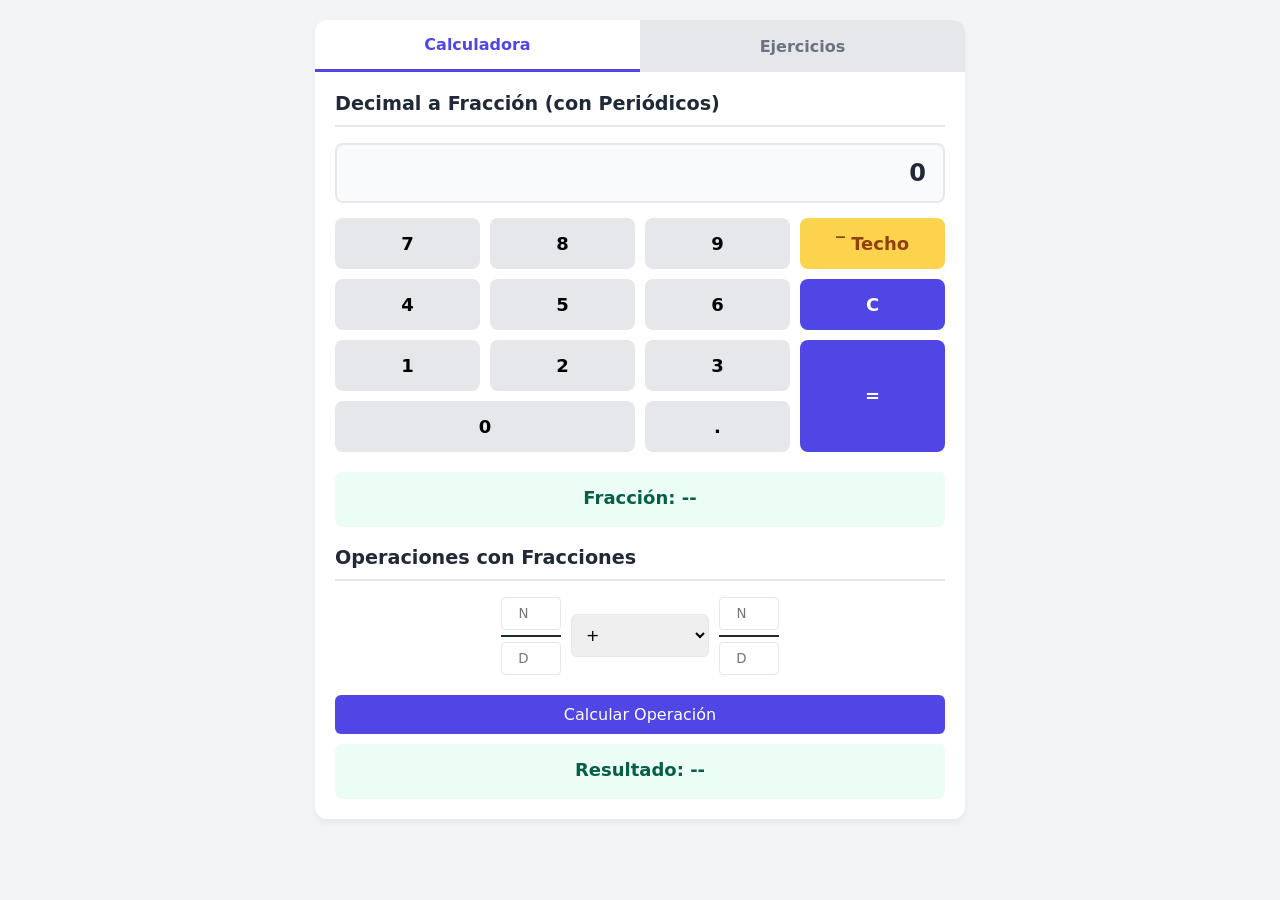
==== index.html @ df300ad1 "Create index.html" ====
<!DOCTYPE html>
<html lang="es">
<head>
    <meta charset="UTF-8">
    <meta name="viewport" content="width=device-width, initial-scale=1.0">
    <title>Calculadora y Práctica de Fracciones</title>
    <style>
        :root {
            --primary: #4F46E5;
            --primary-hover: #4338CA;
            --bg-color: #F3F4F6;
            --card-bg: #FFFFFF;
            --text-main: #1F2937;
            --text-muted: #6B7280;
            --border-color: #E5E7EB;
        }

        * {
            box-sizing: border-box;
            font-family: 'Segoe UI', system-ui, sans-serif;
        }

        body {
            background-color: var(--bg-color);
            color: var(--text-main);
            margin: 0;
            padding: 20px;
            display: flex;
            justify-content: center;
        }

        .container {
            max-width: 650px;
            width: 100%;
            background: var(--card-bg);
            border-radius: 12px;
            box-shadow: 0 4px 6px rgba(0, 0, 0, 0.05);
            overflow: hidden;
        }

        .tabs {
            display: flex;
            background: var(--border-color);
        }

        .tab-btn {
            flex: 1;
            padding: 15px;
            border: none;
            background: transparent;
            font-size: 16px;
            font-weight: 600;
            color: var(--text-muted);
            cursor: pointer;
            transition: 0.3s;
        }

        .tab-btn.active {
            background: var(--card-bg);
            color: var(--primary);
            border-bottom: 3px solid var(--primary);
        }

        .tab-content {
            display: none;
            padding: 20px;
        }

        .tab-content.active {
            display: block;
        }

        h2 {
            font-size: 1.2rem;
            margin-top: 0;
            color: var(--text-main);
            border-bottom: 2px solid var(--border-color);
            padding-bottom: 10px;
        }

        /* Pantalla y Teclado */
        .display-screen {
            width: 100%;
            height: 60px;
            background: #f9fafb;
            border: 2px solid var(--border-color);
            border-radius: 8px;
            margin-bottom: 15px;
            display: flex;
            align-items: center;
            justify-content: flex-end;
            padding: 0 15px;
            font-size: 24px;
            font-weight: bold;
            letter-spacing: 2px;
        }

        .periodic {
            text-decoration: overline;
            color: var(--primary);
        }

        .keyboard {
            display: grid;
            grid-template-columns: repeat(4, 1fr);
            gap: 10px;
            margin-bottom: 20px;
        }

        .key {
            padding: 15px;
            font-size: 18px;
            font-weight: bold;
            border: none;
            border-radius: 8px;
            background: #E5E7EB;
            cursor: pointer;
            transition: 0.2s;
        }

        .key:hover { background: #D1D5DB; }
        .key.action { background: var(--primary); color: white; }
        .key.action:hover { background: var(--primary-hover); }
        .key.special { background: #FCD34D; color: #92400E; }

        /* Operaciones Grid */
        .op-grid {
            display: flex;
            align-items: center;
            gap: 10px;
            margin-bottom: 20px;
            justify-content: center;
            flex-wrap: wrap;
        }

        .fraction-input {
            display: flex;
            flex-direction: column;
            width: 60px;
            gap: 5px;
        }

        .fraction-input input {
            width: 100%;
            text-align: center;
            padding: 8px;
            border: 1px solid var(--border-color);
            border-radius: 4px;
        }

        .fraction-line {
            height: 2px;
            background: var(--text-main);
            width: 100%;
        }

        select, button.calc-btn {
            padding: 10px;
            font-size: 16px;
            border-radius: 6px;
            border: 1px solid var(--border-color);
        }

        button.calc-btn {
            background: var(--primary);
            color: white;
            cursor: pointer;
            border: none;
            width: 100%;
        }

        .result-box {
            padding: 15px;
            background: #ECFDF5;
            color: #065F46;
            border-radius: 8px;
            text-align: center;
            font-size: 18px;
            font-weight: bold;
            min-height: 55px;
            margin-top: 10px;
        }

        /* Ejercicios */
        .exercise-controls {
            display: flex;
            gap: 10px;
            margin-bottom: 20px;
        }
        
        .exercise-controls select {
            flex: 1;
        }

        .exercise-box {
            text-align: center;
            margin-bottom: 20px;
            font-size: 20px;
            font-weight: bold;
            background: #F9FAFB;
            padding: 15px;
            border-radius: 8px;
            border: 1px dashed var(--primary);
        }
        
        .feedback {
            text-align: center;
            margin-top: 10px;
            font-weight: bold;
        }
    </style>
</head>
<body>

<div class="container">
    <div class="tabs">
        <button class="tab-btn active" onclick="switchTab('calculadora')">Calculadora</button>
        <button class="tab-btn" onclick="switchTab('ejercicios')">Ejercicios</button>
    </div>

    <!-- PESTAÑA: CALCULADORA -->
    <div id="calculadora" class="tab-content active">
        
        <h2>Decimal a Fracción (con Periódicos)</h2>
        <div class="display-screen" id="decDisplay">0</div>
        
        <div class="keyboard">
            <button class="key" onclick="typeKey('7')">7</button>
            <button class="key" onclick="typeKey('8')">8</button>
            <button class="key" onclick="typeKey('9')">9</button>
            <button class="key special" onclick="typeKey('periodo')" title="Iniciar Período (Techito)">‾ Techo</button>
            
            <button class="key" onclick="typeKey('4')">4</button>
            <button class="key" onclick="typeKey('5')">5</button>
            <button class="key" onclick="typeKey('6')">6</button>
            <button class="key action" onclick="clearDec()">C</button>

            <button class="key" onclick="typeKey('1')">1</button>
            <button class="key" onclick="typeKey('2')">2</button>
            <button class="key" onclick="typeKey('3')">3</button>
            <button class="key action" onclick="convertirDecimal()" style="grid-row: span 2;">=</button>

            <button class="key" onclick="typeKey('0')" style="grid-column: span 2;">0</button>
            <button class="key" onclick="typeKey('.')">.</button>
        </div>
        <div class="result-box" id="decResult">Fracción: --</div>

        <br>
        <h2>Operaciones con Fracciones</h2>
        <div class="op-grid">
            <div class="fraction-input">
                <input type="number" id="num1" placeholder="N">
                <div class="fraction-line"></div>
                <input type="number" id="den1" placeholder="D">
            </div>
            
            <select id="operador" onchange="checkSpecialOps()">
                <option value="+">+</option>
                <option value="-">-</option>
                <option value="*">x</option>
                <option value="/">÷</option>
                <option value="^">Potencia (n)</option>
                <option value="root">Raíz (√)</option>
            </select>

            <div class="fraction-input" id="frac2-container">
                <input type="number" id="num2" placeholder="N">
                <div class="fraction-line"></div>
                <input type="number" id="den2" placeholder="D">
            </div>
        </div>
        <button class="calc-btn" onclick="calcularFracciones()">Calcular Operación</button>
        <div class="result-box" id="fracResult">Resultado: --</div>

    </div>

    <!-- PESTAÑA: EJERCICIOS -->
    <div id="ejercicios" class="tab-content">
        <h2>Práctica Interactiva</h2>
        
        <div class="exercise-controls">
            <select id="tipoModalidad">
                <option value="simples">Operaciones Simples</option>
                <option value="combinados">Ejercicios Combinados (4 términos)</option>
            </select>
            <button class="calc-btn" onclick="generarEjercicio()">Generar</button>
        </div>
        
        <div class="exercise-box" id="exerciseDisplay">Presiona "Generar" para empezar</div>
        
        <div class="op-grid" id="answerArea" style="display:none;">
            <span>Tu respuesta:</span>
            <div class="fraction-input">
                <input type="number" id="ansNum" placeholder="N">
                <div class="fraction-line"></div>
                <input type="number" id="ansDen" placeholder="D">
            </div>
            <button class="calc-btn" style="width: auto;" onclick="verificarRespuesta()">Comprobar</button>
        </div>
        <div class="feedback" id="feedbackMsg"></div>
    </div>
</div>

<script>
    // --- FUNCIONES MATEMÁTICAS GLOBALES ---
    function gcd(a, b) {
        a = Math.abs(a);
        b = Math.abs(b);
        return b === 0 ? a : gcd(b, a % b);
    }

    function simplificarFrac(n, d) {
        let divisor = gcd(n, d);
        let num = n / divisor;
        let den = d / divisor;
        if (den < 0) { num *= -1; den *= -1; }
        return { n: num, d: den };
    }

    // --- LÓGICA DE TABS ---
    function switchTab(tabId) {
        document.querySelectorAll('.tab-content').forEach(tab => tab.classList.remove('active'));
        document.querySelectorAll('.tab-btn').forEach(btn => btn.classList.remove('active'));
        document.getElementById(tabId).classList.add('active');
        event.currentTarget.classList.add('active');
    }

    // --- LÓGICA DECIMAL A FRACCIÓN (CALCULADORA) ---
    let decNormal = "";
    let decPeriodico = "";
    let isPeriodic = false;

    function updateDecDisplay() {
        const display = document.getElementById('decDisplay');
        if (decNormal === "" && decPeriodico === "") {
            display.innerHTML = "0";
            return;
        }
        let html = decNormal;
        if (decPeriodico !== "") {
            html += `<span class="periodic">${decPeriodico}</span>`;
        } else if (isPeriodic) {
            html += `<span class="periodic">_</span>`;
        }
        display.innerHTML = html;
    }

    function typeKey(key) {
        if (key === 'periodo') {
            if (!decNormal.includes('.')) decNormal += '.'; 
            isPeriodic = true;
        } else if (key === '.') {
            if (!decNormal.includes('.')) decNormal += '.';
        } else {
            if (isPeriodic) decPeriodico += key;
            else decNormal += key;
        }
        updateDecDisplay();
    }

    function clearDec() {
        decNormal = "";
        decPeriodico = "";
        isPeriodic = false;
        document.getElementById('decResult').innerText = "Fracción: --";
        updateDecDisplay();
    }

    function convertirDecimal() {
        if (decNormal === "" && decPeriodico === "") return;
        
        let numStr = decNormal || "0";
        let perStr = decPeriodico;
        let partes = numStr.split('.');
        let entero = partes[0] || "0";
        let noPeriodico = partes[1] || "";
        let numerador, denominador;

        if (perStr === "") {
            let decimalLength = noPeriodico.length;
            numerador = parseInt(entero + noPeriodico);
            denominador = Math.pow(10, decimalLength);
        } else {
            let numCompleto = parseInt(entero + noPeriodico + perStr);
            let numSinPeriodo = parseInt(entero + noPeriodico);
            numerador = numCompleto - numSinPeriodo;
            let nueves = "9".repeat(perStr.length);
            let ceros = "0".repeat(noPeriodico.length);
            denominador = parseInt(nueves + ceros);
        }

        if (numerador === 0) {
            document.getElementById('decResult').innerText = "Fracción: 0";
            return;
        }

        let frac = simplificarFrac(numerador, denominador);
        document.getElementById('decResult').innerText = `Fracción: ${frac.n} / ${frac.d}`;
    }

    // --- LÓGICA OPERACIONES FRACCIONES (CALCULADORA) ---
    function checkSpecialOps() {
        const op = document.getElementById('operador').value;
        const frac2 = document.getElementById('frac2-container');
        if (op === 'root') {
            frac2.style.display = 'none';
        } else if (op === '^') {
            frac2.style.display = 'flex';
            document.getElementById('den2').style.display = 'none';
            document.getElementById('num2').placeholder = "Exp";
        } else {
            frac2.style.display = 'flex';
            document.getElementById('den2').style.display = 'block';
            document.getElementById('num2').placeholder = "N";
        }
    }

    function calcularFracciones() {
        let n1 = parseInt(document.getElementById('num1').value);
        let d1 = parseInt(document.getElementById('den1').value);
        let op = document.getElementById('operador').value;
        let n2 = parseInt(document.getElementById('num2').value) || 1;
        let d2 = parseInt(document.getElementById('den2').value) || 1;

        if (isNaN(n1) || isNaN(d1)) return;
        let numRes, denRes;

        switch (op) {
            case '+': numRes = (n1*d2) + (n2*d1); denRes = d1*d2; break;
            case '-': numRes = (n1*d2) - (n2*d1); denRes = d1*d2; break;
            case '*': numRes = n1 * n2; denRes = d1 * d2; break;
            case '/': numRes = n1 * d2; denRes = d1 * n2; break;
            case '^': 
                numRes = Math.pow(n1, n2); 
                denRes = Math.pow(d1, n2); 
                break;
            case 'root': 
                numRes = Math.sqrt(n1); 
                denRes = Math.sqrt(d1); 
                if(!Number.isInteger(numRes) || !Number.isInteger(denRes)) {
                    document.getElementById('fracResult').innerText = "Resultado: Raíz no exacta";
                    return;
                }
                break;
        }

        let frac = simplificarFrac(numRes, denRes);
        let textRes = frac.d === 1 ? frac.n : `${frac.n} / ${frac.d}`;
        document.getElementById('fracResult').innerText = `Resultado: ${textRes}`;
    }

    // --- MOTOR DE FRACCIONES PARA EJERCICIOS ---
    let currentAnswer = { n: 0, d: 1 };

    function sumarF(f1, f2) { return simplificarFrac((f1.n * f2.d) + (f2.n * f1.d), f1.d * f2.d); }
    function restarF(f1, f2) { return simplificarFrac((f1.n * f2.d) - (f2.n * f1.d), f1.d * f2.d); }
    function multF(f1, f2) { return simplificarFrac(f1.n * f2.n, f1.d * f2.d); }
    function divF(f1, f2) { return simplificarFrac(f1.n * f2.d, f1.d * f2.n); }
    
    function operarF(f1, f2, op) {
        if(op === '+') return sumarF(f1, f2);
        if(op === '-') return restarF(f1, f2);
        if(op === '*') return multF(f1, f2);
        if(op === '/') return divF(f1, f2);
    }

    function generarTerminoMixto() {
        let r = Math.random();
        if (r < 0.4) {
            // Fracción simple
            let n = Math.floor(Math.random() * 4) + 1;
            let d = Math.floor(Math.random() * 4) + 2;
            return { str: `${n}/${d}`, val: { n: n, d: d } };
        } else if (r < 0.7) {
            // Decimal exacto (convertible fácil)
            const decs = [
                { str: '0.5', val: {n: 1, d: 2} }, { str: '0.25', val: {n: 1, d: 4} },
                { str: '0.75', val: {n: 3, d: 4} }, { str: '1.5', val: {n: 3, d: 2} },
                { str: '0.2', val: {n: 1, d: 5} }
            ];
            return decs[Math.floor(Math.random() * decs.length)];
        } else {
            // Decimal periódico
            const pers = [
                { str: '0.<span class="periodic">3</span>', val: {n: 1, d: 3} },
                { str: '0.<span class="periodic">6</span>', val: {n: 2, d: 3} },
                { str: '1.<span class="periodic">3</span>', val: {n: 4, d: 3} },
                { str: '0.1<span class="periodic">6</span>', val: {n: 1, d: 6} }
            ];
            return pers[Math.floor(Math.random() * pers.length)];
        }
    }

    function generarEjercicio() {
        document.getElementById('answerArea').style.display = 'flex';
        document.getElementById('ansNum').value = '';
        document.getElementById('ansDen').value = '';
        document.getElementById('feedbackMsg').innerText = '';
        
        let modalidad = document.getElementById('tipoModalidad').value;
        let displayStr = "";

        if (modalidad === 'simples') {
            // Lógica anterior de ejercicios simples
            let tipos = ['dec-exacto', 'dec-periodico', 'suma', 'multiplicacion'];
            let tipo = tipos[Math.floor(Math.random() * tipos.length)];
            
            if (tipo === 'dec-exacto') {
                let t = generarTerminoMixto();
                while(t.str.includes('<span')) t = generarTerminoMixto(); // Forzar no periódico
                displayStr = `Convierte a fracción irreducible: ${t.str}`;
                currentAnswer = t.val;
            } 
            else if (tipo === 'dec-periodico') {
                let entero = Math.floor(Math.random() * 3);
                let periodo = Math.floor(Math.random() * 8) + 1;
                displayStr = `Convierte a fracción: ${entero}.<span class="periodic">${periodo}</span>`;
                let numerador = parseInt(`${entero}${periodo}`) - entero;
                currentAnswer = simplificarFrac(numerador, 9);
            }
            else {
                let t1 = generarTerminoMixto();
                let t2 = generarTerminoMixto();
                let op = tipo === 'suma' ? '+' : '*';
                let sym = op === '+' ? '+' : 'x';
                displayStr = `Resuelve: ${t1.str} ${sym} ${t2.str}`;
                currentAnswer = operarF(t1.val, t2.val, op);
            }
        } 
        else if (modalidad === 'combinados') {
            // Lógica nueva: 4 términos, mezcla de decimales, fracciones y operadores
            let t1 = generarTerminoMixto();
            let t2 = generarTerminoMixto();
            let t3 = generarTerminoMixto();
            let t4 = generarTerminoMixto();

            const ops = ['+', '-', '*', '/'];
            let op1 = ops[Math.floor(Math.random() * 4)];
            let op2 = ops[Math.floor(Math.random() * 2)]; // Mantenemos el centro sumando o restando para agrupar fácil
            let op3 = ops[Math.floor(Math.random() * 4)];

            // Prevenir divisiones por cero accidentales
            while(op1 === '/' && t2.val.n === 0) t2 = generarTerminoMixto();
            while(op3 === '/' && t4.val.n === 0) t4 = generarTerminoMixto();

            let valIzq = operarF(t1.val, t2.val, op1);
            let valDer = operarF(t3.val, t4.val, op3);
            currentAnswer = operarF(valIzq, valDer, op2);

            let s1 = op1 === '*' ? 'x' : (op1 === '/' ? '÷' : op1);
            let s2 = op2 === '*' ? 'x' : (op2 === '/' ? '÷' : op2);
            let s3 = op3 === '*' ? 'x' : (op3 === '/' ? '÷' : op3);

            // Generamos la vista con paréntesis para guiar la jerarquía visualmente
            displayStr = `Resuelve:<br> <br> ( ${t1.str} &nbsp;${s1}&nbsp; ${t2.str} ) &nbsp;&nbsp;${s2}&nbsp;&nbsp; ( ${t3.str} &nbsp;${s3}&nbsp; ${t4.str} )`;
        }
        
        document.getElementById('exerciseDisplay').innerHTML = displayStr;
    }

    function verificarRespuesta() {
        let uN = parseInt(document.getElementById('ansNum').value);
        let uD = parseInt(document.getElementById('ansDen').value) || 1;
        
        let msgBox = document.getElementById('feedbackMsg');
        
        // Manejar caso donde el usuario no ingresó nada
        if(isNaN(uN)) {
            msgBox.innerHTML = "Por favor, ingresa un número. ⚠️";
            msgBox.style.color = "#D97706";
            return;
        }

        // Manejar negativos: si ingresa -1/2, es válido como 1/-2
        let ansUsuario = simplificarFrac(uN, uD);

        if (ansUsuario.n === currentAnswer.n && ansUsuario.d === currentAnswer.d) {
            msgBox.innerHTML = "¡Excelente! Respuesta correcta. ✅";
            msgBox.style.color = "green";
        } else {
            let correctStr = currentAnswer.d === 1 ? currentAnswer.n : `${currentAnswer.n}/${currentAnswer.d}`;
            msgBox.innerHTML = `Sigue intentando. (La respuesta irreducible es ${correctStr}) ❌`;
            msgBox.style.color = "red";
        }
    }
</script>
</body>
</html>
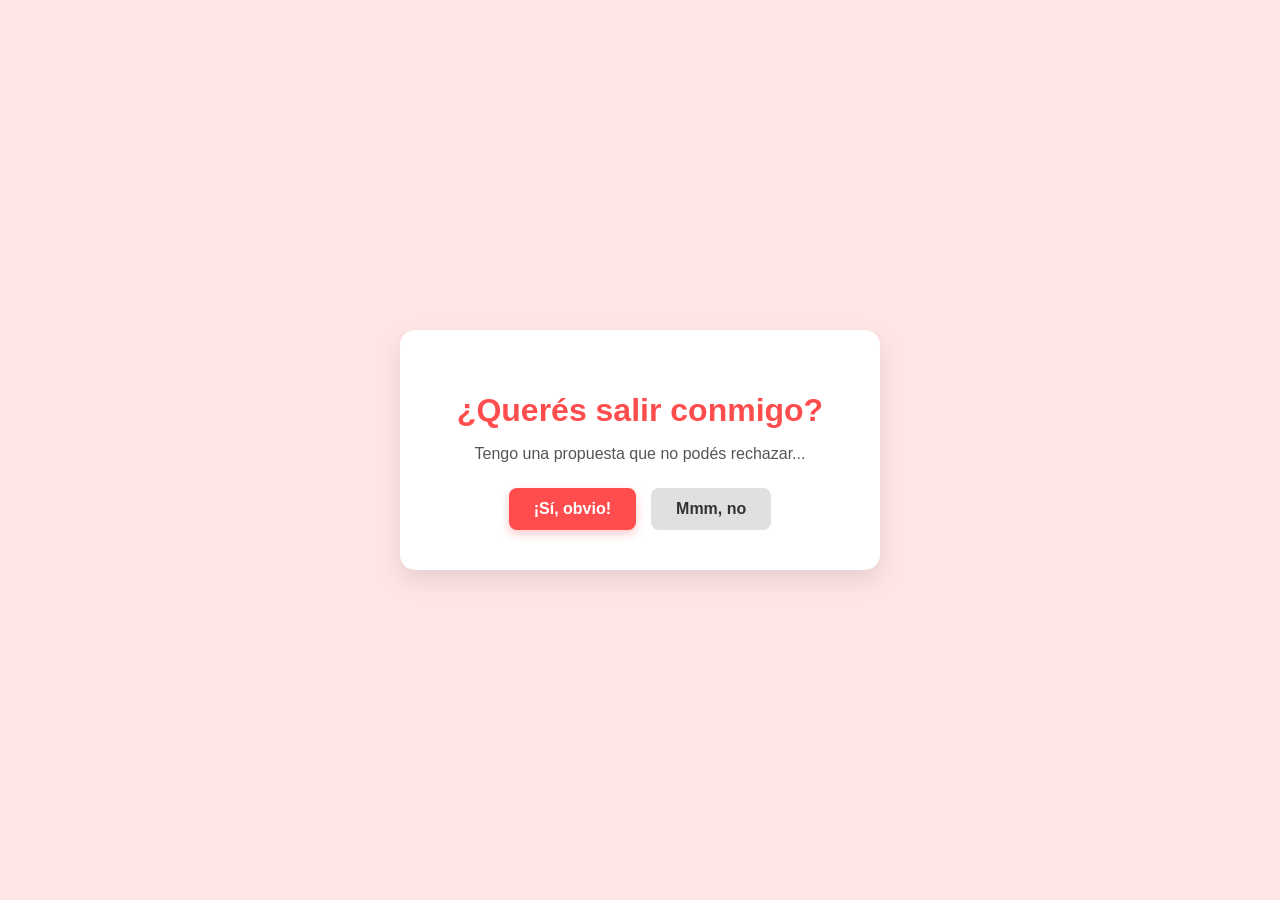
==== commit e2222931: "Update index.html" ====
--- a/index.html
+++ b/index.html
@@ -3,586 +3,167 @@
 <head>
     <meta charset="UTF-8">
     <meta name="viewport" content="width=device-width, initial-scale=1.0">
-    <title>Calculadora y Práctica de Fracciones</title>
+    <title>Una pregunta importante...</title>
     <style>
-        :root {
-            --primary: #4F46E5;
-            --primary-hover: #4338CA;
-            --bg-color: #F3F4F6;
-            --card-bg: #FFFFFF;
-            --text-main: #1F2937;
-            --text-muted: #6B7280;
-            --border-color: #E5E7EB;
+        body { 
+            font-family: 'Segoe UI', Tahoma, Geneva, Verdana, sans-serif; 
+            display: flex; 
+            justify-content: center; 
+            align-items: center; 
+            height: 100vh; 
+            background-color: #ffe6e6; 
+            margin: 0; 
+            overflow: hidden; 
         }
-
-        * {
-            box-sizing: border-box;
-            font-family: 'Segoe UI', system-ui, sans-serif;
+        .card { 
+            background: white; 
+            padding: 2.5rem; 
+            border-radius: 15px; 
+            box-shadow: 0 10px 25px rgba(0,0,0,0.1); 
+            text-align: center; 
+            max-width: 400px; 
+            width: 90%; 
+            z-index: 10; 
         }
-
-        body {
-            background-color: var(--bg-color);
-            color: var(--text-main);
-            margin: 0;
-            padding: 20px;
+        h1 { color: #ff4d4d; margin-bottom: 10px; }
+        p { color: #555; margin-bottom: 25px; }
+        .btn-container {
             display: flex;
             justify-content: center;
+            gap: 15px;
         }
-
-        .container {
-            max-width: 650px;
-            width: 100%;
-            background: var(--card-bg);
-            border-radius: 12px;
-            box-shadow: 0 4px 6px rgba(0, 0, 0, 0.05);
-            overflow: hidden;
+        .btn { 
+            padding: 12px 25px; 
+            font-size: 16px; 
+            font-weight: bold;
+            border: none; 
+            border-radius: 8px; 
+            cursor: pointer; 
+            transition: 0.2s; 
         }
-
-        .tabs {
-            display: flex;
-            background: var(--border-color);
+        .btn-yes { 
+            background-color: #ff4d4d; 
+            color: white; 
+            box-shadow: 0 4px 10px rgba(255, 77, 77, 0.3);
         }
-
-        .tab-btn {
-            flex: 1;
-            padding: 15px;
-            border: none;
-            background: transparent;
-            font-size: 16px;
-            font-weight: 600;
-            color: var(--text-muted);
-            cursor: pointer;
-            transition: 0.3s;
+        .btn-yes:hover { 
+            background-color: #ff3333; 
+            transform: scale(1.05); 
         }
-
-        .tab-btn.active {
-            background: var(--card-bg);
-            color: var(--primary);
-            border-bottom: 3px solid var(--primary);
+        .btn-no { 
+            background-color: #e0e0e0; 
+            color: #333; 
+            position: relative; 
         }
-
-        .tab-content {
-            display: none;
-            padding: 20px;
+        #step2 { display: none; }
+        .form-group { 
+            margin-bottom: 15px; 
+            text-align: left; 
         }
-
-        .tab-content.active {
-            display: block;
+        label { 
+            display: block; 
+            margin-bottom: 5px; 
+            color: #555; 
+            font-weight: 600; 
+            font-size: 14px;
         }
-
-        h2 {
-            font-size: 1.2rem;
-            margin-top: 0;
-            color: var(--text-main);
-            border-bottom: 2px solid var(--border-color);
-            padding-bottom: 10px;
+        input, select { 
+            width: 100%; 
+            padding: 10px; 
+            border: 1px solid #ddd; 
+            border-radius: 8px; 
+            box-sizing: border-box; 
+            font-family: inherit;
         }
-
-        /* Pantalla y Teclado */
-        .display-screen {
-            width: 100%;
-            height: 60px;
-            background: #f9fafb;
-            border: 2px solid var(--border-color);
-            border-radius: 8px;
-            margin-bottom: 15px;
-            display: flex;
-            align-items: center;
-            justify-content: flex-end;
-            padding: 0 15px;
-            font-size: 24px;
-            font-weight: bold;
-            letter-spacing: 2px;
-        }
-
-        .periodic {
-            text-decoration: overline;
-            color: var(--primary);
-        }
-
-        .keyboard {
-            display: grid;
-            grid-template-columns: repeat(4, 1fr);
-            gap: 10px;
-            margin-bottom: 20px;
-        }
-
-        .key {
-            padding: 15px;
-            font-size: 18px;
-            font-weight: bold;
-            border: none;
-            border-radius: 8px;
-            background: #E5E7EB;
-            cursor: pointer;
-            transition: 0.2s;
-        }
-
-        .key:hover { background: #D1D5DB; }
-        .key.action { background: var(--primary); color: white; }
-        .key.action:hover { background: var(--primary-hover); }
-        .key.special { background: #FCD34D; color: #92400E; }
-
-        /* Operaciones Grid */
-        .op-grid {
-            display: flex;
-            align-items: center;
-            gap: 10px;
-            margin-bottom: 20px;
-            justify-content: center;
-            flex-wrap: wrap;
-        }
-
-        .fraction-input {
-            display: flex;
-            flex-direction: column;
-            width: 60px;
-            gap: 5px;
-        }
-
-        .fraction-input input {
-            width: 100%;
-            text-align: center;
-            padding: 8px;
-            border: 1px solid var(--border-color);
-            border-radius: 4px;
-        }
-
-        .fraction-line {
-            height: 2px;
-            background: var(--text-main);
-            width: 100%;
-        }
-
-        select, button.calc-btn {
-            padding: 10px;
-            font-size: 16px;
-            border-radius: 6px;
-            border: 1px solid var(--border-color);
-        }
-
-        button.calc-btn {
-            background: var(--primary);
-            color: white;
-            cursor: pointer;
-            border: none;
-            width: 100%;
-        }
-
-        .result-box {
-            padding: 15px;
-            background: #ECFDF5;
-            color: #065F46;
-            border-radius: 8px;
-            text-align: center;
-            font-size: 18px;
-            font-weight: bold;
-            min-height: 55px;
-            margin-top: 10px;
-        }
-
-        /* Ejercicios */
-        .exercise-controls {
-            display: flex;
-            gap: 10px;
-            margin-bottom: 20px;
-        }
-        
-        .exercise-controls select {
-            flex: 1;
-        }
-
-        .exercise-box {
-            text-align: center;
-            margin-bottom: 20px;
-            font-size: 20px;
-            font-weight: bold;
-            background: #F9FAFB;
-            padding: 15px;
-            border-radius: 8px;
-            border: 1px dashed var(--primary);
-        }
-        
-        .feedback {
-            text-align: center;
-            margin-top: 10px;
-            font-weight: bold;
+        input:focus, select:focus {
+            outline: none;
+            border-color: #ff4d4d;
         }
     </style>
 </head>
 <body>
 
-<div class="container">
-    <div class="tabs">
-        <button class="tab-btn active" onclick="switchTab('calculadora')">Calculadora</button>
-        <button class="tab-btn" onclick="switchTab('ejercicios')">Ejercicios</button>
+    <div class="card" id="step1">
+        <h1>¿Querés salir conmigo?</h1>
+        <p>Tengo una propuesta que no podés rechazar...</p>
+        <div class="btn-container">
+            <button class="btn btn-yes" onclick="showStep2()">¡Sí, obvio!</button>
+            <button class="btn btn-no" id="btnNo">Mmm, no</button>
+        </div>
     </div>
 
-    <!-- PESTAÑA: CALCULADORA -->
-    <div id="calculadora" class="tab-content active">
-        
-        <h2>Decimal a Fracción (con Periódicos)</h2>
-        <div class="display-screen" id="decDisplay">0</div>
-        
-        <div class="keyboard">
-            <button class="key" onclick="typeKey('7')">7</button>
-            <button class="key" onclick="typeKey('8')">8</button>
-            <button class="key" onclick="typeKey('9')">9</button>
-            <button class="key special" onclick="typeKey('periodo')" title="Iniciar Período (Techito)">‾ Techo</button>
-            
-            <button class="key" onclick="typeKey('4')">4</button>
-            <button class="key" onclick="typeKey('5')">5</button>
-            <button class="key" onclick="typeKey('6')">6</button>
-            <button class="key action" onclick="clearDec()">C</button>
-
-            <button class="key" onclick="typeKey('1')">1</button>
-            <button class="key" onclick="typeKey('2')">2</button>
-            <button class="key" onclick="typeKey('3')">3</button>
-            <button class="key action" onclick="convertirDecimal()" style="grid-row: span 2;">=</button>
-
-            <button class="key" onclick="typeKey('0')" style="grid-column: span 2;">0</button>
-            <button class="key" onclick="typeKey('.')">.</button>
+    <div class="card" id="step2">
+        <h1>¡Genial! Armemos el plan 🎉</h1>
+        <div class="form-group">
+            <label for="fecha">¿Qué día te queda bien?</label>
+            <input type="date" id="fecha" required>
         </div>
-        <div class="result-box" id="decResult">Fracción: --</div>
-
-        <br>
-        <h2>Operaciones con Fracciones</h2>
-        <div class="op-grid">
-            <div class="fraction-input">
-                <input type="number" id="num1" placeholder="N">
-                <div class="fraction-line"></div>
-                <input type="number" id="den1" placeholder="D">
-            </div>
-            
-            <select id="operador" onchange="checkSpecialOps()">
-                <option value="+">+</option>
-                <option value="-">-</option>
-                <option value="*">x</option>
-                <option value="/">÷</option>
-                <option value="^">Potencia (n)</option>
-                <option value="root">Raíz (√)</option>
+        <div class="form-group">
+            <label for="hora">¿A qué hora nos vemos?</label>
+            <input type="time" id="hora" required>
+        </div>
+        <div class="form-group">
+            <label for="plan">¿Qué hacemos por Río Gallegos?</label>
+            <select id="plan">
+                <option value="Pasear por la Ría y tomar unos mates">Pasear por la Ría y tomar unos mates</option>
+                <option value="Ir por unas buenas hamburguesas y papas">Ir por unas buenas hamburguesas y papas</option>
+                <option value="Jugar una partida de ajedrez en algún barcito">Jugar una partida de ajedrez en algún barcito</option>
+                <option value="Ir a tomar un café o un helado por el centro">Ir a tomar un café o un helado por el centro</option>
             </select>
-
-            <div class="fraction-input" id="frac2-container">
-                <input type="number" id="num2" placeholder="N">
-                <div class="fraction-line"></div>
-                <input type="number" id="den2" placeholder="D">
-            </div>
         </div>
-        <button class="calc-btn" onclick="calcularFracciones()">Calcular Operación</button>
-        <div class="result-box" id="fracResult">Resultado: --</div>
-
+        <button class="btn btn-yes" style="width: 100%; margin-top: 10px;" onclick="sendWhatsApp()">Confirmar cita ❤️</button>
     </div>
 
-    <!-- PESTAÑA: EJERCICIOS -->
-    <div id="ejercicios" class="tab-content">
-        <h2>Práctica Interactiva</h2>
-        
-        <div class="exercise-controls">
-            <select id="tipoModalidad">
-                <option value="simples">Operaciones Simples</option>
-                <option value="combinados">Ejercicios Combinados (4 términos)</option>
-            </select>
-            <button class="calc-btn" onclick="generarEjercicio()">Generar</button>
-        </div>
-        
-        <div class="exercise-box" id="exerciseDisplay">Presiona "Generar" para empezar</div>
-        
-        <div class="op-grid" id="answerArea" style="display:none;">
-            <span>Tu respuesta:</span>
-            <div class="fraction-input">
-                <input type="number" id="ansNum" placeholder="N">
-                <div class="fraction-line"></div>
-                <input type="number" id="ansDen" placeholder="D">
-            </div>
-            <button class="calc-btn" style="width: auto;" onclick="verificarRespuesta()">Comprobar</button>
-        </div>
-        <div class="feedback" id="feedbackMsg"></div>
-    </div>
-</div>
+    <script>
+        const btnNo = document.getElementById('btnNo');
 
-<script>
-    // --- FUNCIONES MATEMÁTICAS GLOBALES ---
-    function gcd(a, b) {
-        a = Math.abs(a);
-        b = Math.abs(b);
-        return b === 0 ? a : gcd(b, a % b);
-    }
+        // La broma del programador: el botón "No" huye del cursor
+        btnNo.addEventListener('mouseover', () => {
+            // Calculamos el espacio disponible evitando que el botón se salga de la pantalla
+            const maxX = window.innerWidth - btnNo.offsetWidth - 20;
+            const maxY = window.innerHeight - btnNo.offsetHeight - 20;
+            
+            const randomX = Math.floor(Math.random() * maxX);
+            const randomY = Math.floor(Math.random() * maxY);
+            
+            btnNo.style.position = 'fixed';
+            btnNo.style.left = randomX + 'px';
+            btnNo.style.top = randomY + 'px';
+        });
 
-    function simplificarFrac(n, d) {
-        let divisor = gcd(n, d);
-        let num = n / divisor;
-        let den = d / divisor;
-        if (den < 0) { num *= -1; den *= -1; }
-        return { n: num, d: den };
-    }
-
-    // --- LÓGICA DE TABS ---
-    function switchTab(tabId) {
-        document.querySelectorAll('.tab-content').forEach(tab => tab.classList.remove('active'));
-        document.querySelectorAll('.tab-btn').forEach(btn => btn.classList.remove('active'));
-        document.getElementById(tabId).classList.add('active');
-        event.currentTarget.classList.add('active');
-    }
-
-    // --- LÓGICA DECIMAL A FRACCIÓN (CALCULADORA) ---
-    let decNormal = "";
-    let decPeriodico = "";
-    let isPeriodic = false;
-
-    function updateDecDisplay() {
-        const display = document.getElementById('decDisplay');
-        if (decNormal === "" && decPeriodico === "") {
-            display.innerHTML = "0";
-            return;
-        }
-        let html = decNormal;
-        if (decPeriodico !== "") {
-            html += `<span class="periodic">${decPeriodico}</span>`;
-        } else if (isPeriodic) {
-            html += `<span class="periodic">_</span>`;
-        }
-        display.innerHTML = html;
-    }
-
-    function typeKey(key) {
-        if (key === 'periodo') {
-            if (!decNormal.includes('.')) decNormal += '.'; 
-            isPeriodic = true;
-        } else if (key === '.') {
-            if (!decNormal.includes('.')) decNormal += '.';
-        } else {
-            if (isPeriodic) decPeriodico += key;
-            else decNormal += key;
-        }
-        updateDecDisplay();
-    }
-
-    function clearDec() {
-        decNormal = "";
-        decPeriodico = "";
-        isPeriodic = false;
-        document.getElementById('decResult').innerText = "Fracción: --";
-        updateDecDisplay();
-    }
-
-    function convertirDecimal() {
-        if (decNormal === "" && decPeriodico === "") return;
-        
-        let numStr = decNormal || "0";
-        let perStr = decPeriodico;
-        let partes = numStr.split('.');
-        let entero = partes[0] || "0";
-        let noPeriodico = partes[1] || "";
-        let numerador, denominador;
-
-        if (perStr === "") {
-            let decimalLength = noPeriodico.length;
-            numerador = parseInt(entero + noPeriodico);
-            denominador = Math.pow(10, decimalLength);
-        } else {
-            let numCompleto = parseInt(entero + noPeriodico + perStr);
-            let numSinPeriodo = parseInt(entero + noPeriodico);
-            numerador = numCompleto - numSinPeriodo;
-            let nueves = "9".repeat(perStr.length);
-            let ceros = "0".repeat(noPeriodico.length);
-            denominador = parseInt(nueves + ceros);
+        function showStep2() {
+            document.getElementById('step1').style.display = 'none';
+            document.getElementById('step2').style.display = 'block';
         }
 
-        if (numerador === 0) {
-            document.getElementById('decResult').innerText = "Fracción: 0";
-            return;
+        function sendWhatsApp() {
+            const fecha = document.getElementById('fecha').value;
+            const hora = document.getElementById('hora').value;
+            const plan = document.getElementById('plan').value;
+
+            if(!fecha || !hora) {
+                alert("¡Completá la fecha y la hora para que la cita sea oficial!");
+                return;
+            }
+
+            // Formatear la fecha para que se lea mejor
+            const fechaFormateada = new Date(fecha + 'T00:00:00').toLocaleDateString('es-AR', {
+                weekday: 'long', 
+                year: 'numeric', 
+                month: 'long', 
+                day: 'numeric'
+            });
+
+            // Armar el mensaje para WhatsApp (los %0A son saltos de línea)
+            const mensaje = `¡Hola! Acepto la cita. 🥰%0A%0A📅 Fecha: ${fechaFormateada}%0A⏰ Hora: ${hora} hs%0A📍 Plan: ${plan}%0A%0A¡Nos vemos!`;
+            
+            // Tu número con el código de país de Argentina (549)
+            const numero = "5493755594592"; 
+            const url = `https://wa.me/${numero}?text=${mensaje}`;
+            
+            // Redirigir a WhatsApp
+            window.open(url, '_blank');
         }
-
-        let frac = simplificarFrac(numerador, denominador);
-        document.getElementById('decResult').innerText = `Fracción: ${frac.n} / ${frac.d}`;
-    }
-
-    // --- LÓGICA OPERACIONES FRACCIONES (CALCULADORA) ---
-    function checkSpecialOps() {
-        const op = document.getElementById('operador').value;
-        const frac2 = document.getElementById('frac2-container');
-        if (op === 'root') {
-            frac2.style.display = 'none';
-        } else if (op === '^') {
-            frac2.style.display = 'flex';
-            document.getElementById('den2').style.display = 'none';
-            document.getElementById('num2').placeholder = "Exp";
-        } else {
-            frac2.style.display = 'flex';
-            document.getElementById('den2').style.display = 'block';
-            document.getElementById('num2').placeholder = "N";
-        }
-    }
-
-    function calcularFracciones() {
-        let n1 = parseInt(document.getElementById('num1').value);
-        let d1 = parseInt(document.getElementById('den1').value);
-        let op = document.getElementById('operador').value;
-        let n2 = parseInt(document.getElementById('num2').value) || 1;
-        let d2 = parseInt(document.getElementById('den2').value) || 1;
-
-        if (isNaN(n1) || isNaN(d1)) return;
-        let numRes, denRes;
-
-        switch (op) {
-            case '+': numRes = (n1*d2) + (n2*d1); denRes = d1*d2; break;
-            case '-': numRes = (n1*d2) - (n2*d1); denRes = d1*d2; break;
-            case '*': numRes = n1 * n2; denRes = d1 * d2; break;
-            case '/': numRes = n1 * d2; denRes = d1 * n2; break;
-            case '^': 
-                numRes = Math.pow(n1, n2); 
-                denRes = Math.pow(d1, n2); 
-                break;
-            case 'root': 
-                numRes = Math.sqrt(n1); 
-                denRes = Math.sqrt(d1); 
-                if(!Number.isInteger(numRes) || !Number.isInteger(denRes)) {
-                    document.getElementById('fracResult').innerText = "Resultado: Raíz no exacta";
-                    return;
-                }
-                break;
-        }
-
-        let frac = simplificarFrac(numRes, denRes);
-        let textRes = frac.d === 1 ? frac.n : `${frac.n} / ${frac.d}`;
-        document.getElementById('fracResult').innerText = `Resultado: ${textRes}`;
-    }
-
-    // --- MOTOR DE FRACCIONES PARA EJERCICIOS ---
-    let currentAnswer = { n: 0, d: 1 };
-
-    function sumarF(f1, f2) { return simplificarFrac((f1.n * f2.d) + (f2.n * f1.d), f1.d * f2.d); }
-    function restarF(f1, f2) { return simplificarFrac((f1.n * f2.d) - (f2.n * f1.d), f1.d * f2.d); }
-    function multF(f1, f2) { return simplificarFrac(f1.n * f2.n, f1.d * f2.d); }
-    function divF(f1, f2) { return simplificarFrac(f1.n * f2.d, f1.d * f2.n); }
-    
-    function operarF(f1, f2, op) {
-        if(op === '+') return sumarF(f1, f2);
-        if(op === '-') return restarF(f1, f2);
-        if(op === '*') return multF(f1, f2);
-        if(op === '/') return divF(f1, f2);
-    }
-
-    function generarTerminoMixto() {
-        let r = Math.random();
-        if (r < 0.4) {
-            // Fracción simple
-            let n = Math.floor(Math.random() * 4) + 1;
-            let d = Math.floor(Math.random() * 4) + 2;
-            return { str: `${n}/${d}`, val: { n: n, d: d } };
-        } else if (r < 0.7) {
-            // Decimal exacto (convertible fácil)
-            const decs = [
-                { str: '0.5', val: {n: 1, d: 2} }, { str: '0.25', val: {n: 1, d: 4} },
-                { str: '0.75', val: {n: 3, d: 4} }, { str: '1.5', val: {n: 3, d: 2} },
-                { str: '0.2', val: {n: 1, d: 5} }
-            ];
-            return decs[Math.floor(Math.random() * decs.length)];
-        } else {
-            // Decimal periódico
-            const pers = [
-                { str: '0.<span class="periodic">3</span>', val: {n: 1, d: 3} },
-                { str: '0.<span class="periodic">6</span>', val: {n: 2, d: 3} },
-                { str: '1.<span class="periodic">3</span>', val: {n: 4, d: 3} },
-                { str: '0.1<span class="periodic">6</span>', val: {n: 1, d: 6} }
-            ];
-            return pers[Math.floor(Math.random() * pers.length)];
-        }
-    }
-
-    function generarEjercicio() {
-        document.getElementById('answerArea').style.display = 'flex';
-        document.getElementById('ansNum').value = '';
-        document.getElementById('ansDen').value = '';
-        document.getElementById('feedbackMsg').innerText = '';
-        
-        let modalidad = document.getElementById('tipoModalidad').value;
-        let displayStr = "";
-
-        if (modalidad === 'simples') {
-            // Lógica anterior de ejercicios simples
-            let tipos = ['dec-exacto', 'dec-periodico', 'suma', 'multiplicacion'];
-            let tipo = tipos[Math.floor(Math.random() * tipos.length)];
-            
-            if (tipo === 'dec-exacto') {
-                let t = generarTerminoMixto();
-                while(t.str.includes('<span')) t = generarTerminoMixto(); // Forzar no periódico
-                displayStr = `Convierte a fracción irreducible: ${t.str}`;
-                currentAnswer = t.val;
-            } 
-            else if (tipo === 'dec-periodico') {
-                let entero = Math.floor(Math.random() * 3);
-                let periodo = Math.floor(Math.random() * 8) + 1;
-                displayStr = `Convierte a fracción: ${entero}.<span class="periodic">${periodo}</span>`;
-                let numerador = parseInt(`${entero}${periodo}`) - entero;
-                currentAnswer = simplificarFrac(numerador, 9);
-            }
-            else {
-                let t1 = generarTerminoMixto();
-                let t2 = generarTerminoMixto();
-                let op = tipo === 'suma' ? '+' : '*';
-                let sym = op === '+' ? '+' : 'x';
-                displayStr = `Resuelve: ${t1.str} ${sym} ${t2.str}`;
-                currentAnswer = operarF(t1.val, t2.val, op);
-            }
-        } 
-        else if (modalidad === 'combinados') {
-            // Lógica nueva: 4 términos, mezcla de decimales, fracciones y operadores
-            let t1 = generarTerminoMixto();
-            let t2 = generarTerminoMixto();
-            let t3 = generarTerminoMixto();
-            let t4 = generarTerminoMixto();
-
-            const ops = ['+', '-', '*', '/'];
-            let op1 = ops[Math.floor(Math.random() * 4)];
-            let op2 = ops[Math.floor(Math.random() * 2)]; // Mantenemos el centro sumando o restando para agrupar fácil
-            let op3 = ops[Math.floor(Math.random() * 4)];
-
-            // Prevenir divisiones por cero accidentales
-            while(op1 === '/' && t2.val.n === 0) t2 = generarTerminoMixto();
-            while(op3 === '/' && t4.val.n === 0) t4 = generarTerminoMixto();
-
-            let valIzq = operarF(t1.val, t2.val, op1);
-            let valDer = operarF(t3.val, t4.val, op3);
-            currentAnswer = operarF(valIzq, valDer, op2);
-
-            let s1 = op1 === '*' ? 'x' : (op1 === '/' ? '÷' : op1);
-            let s2 = op2 === '*' ? 'x' : (op2 === '/' ? '÷' : op2);
-            let s3 = op3 === '*' ? 'x' : (op3 === '/' ? '÷' : op3);
-
-            // Generamos la vista con paréntesis para guiar la jerarquía visualmente
-            displayStr = `Resuelve:<br> <br> ( ${t1.str} &nbsp;${s1}&nbsp; ${t2.str} ) &nbsp;&nbsp;${s2}&nbsp;&nbsp; ( ${t3.str} &nbsp;${s3}&nbsp; ${t4.str} )`;
-        }
-        
-        document.getElementById('exerciseDisplay').innerHTML = displayStr;
-    }
-
-    function verificarRespuesta() {
-        let uN = parseInt(document.getElementById('ansNum').value);
-        let uD = parseInt(document.getElementById('ansDen').value) || 1;
-        
-        let msgBox = document.getElementById('feedbackMsg');
-        
-        // Manejar caso donde el usuario no ingresó nada
-        if(isNaN(uN)) {
-            msgBox.innerHTML = "Por favor, ingresa un número. ⚠️";
-            msgBox.style.color = "#D97706";
-            return;
-        }
-
-        // Manejar negativos: si ingresa -1/2, es válido como 1/-2
-        let ansUsuario = simplificarFrac(uN, uD);
-
-        if (ansUsuario.n === currentAnswer.n && ansUsuario.d === currentAnswer.d) {
-            msgBox.innerHTML = "¡Excelente! Respuesta correcta. ✅";
-            msgBox.style.color = "green";
-        } else {
-            let correctStr = currentAnswer.d === 1 ? currentAnswer.n : `${currentAnswer.n}/${currentAnswer.d}`;
-            msgBox.innerHTML = `Sigue intentando. (La respuesta irreducible es ${correctStr}) ❌`;
-            msgBox.style.color = "red";
-        }
-    }
-</script>
+    </script>
 </body>
 </html>
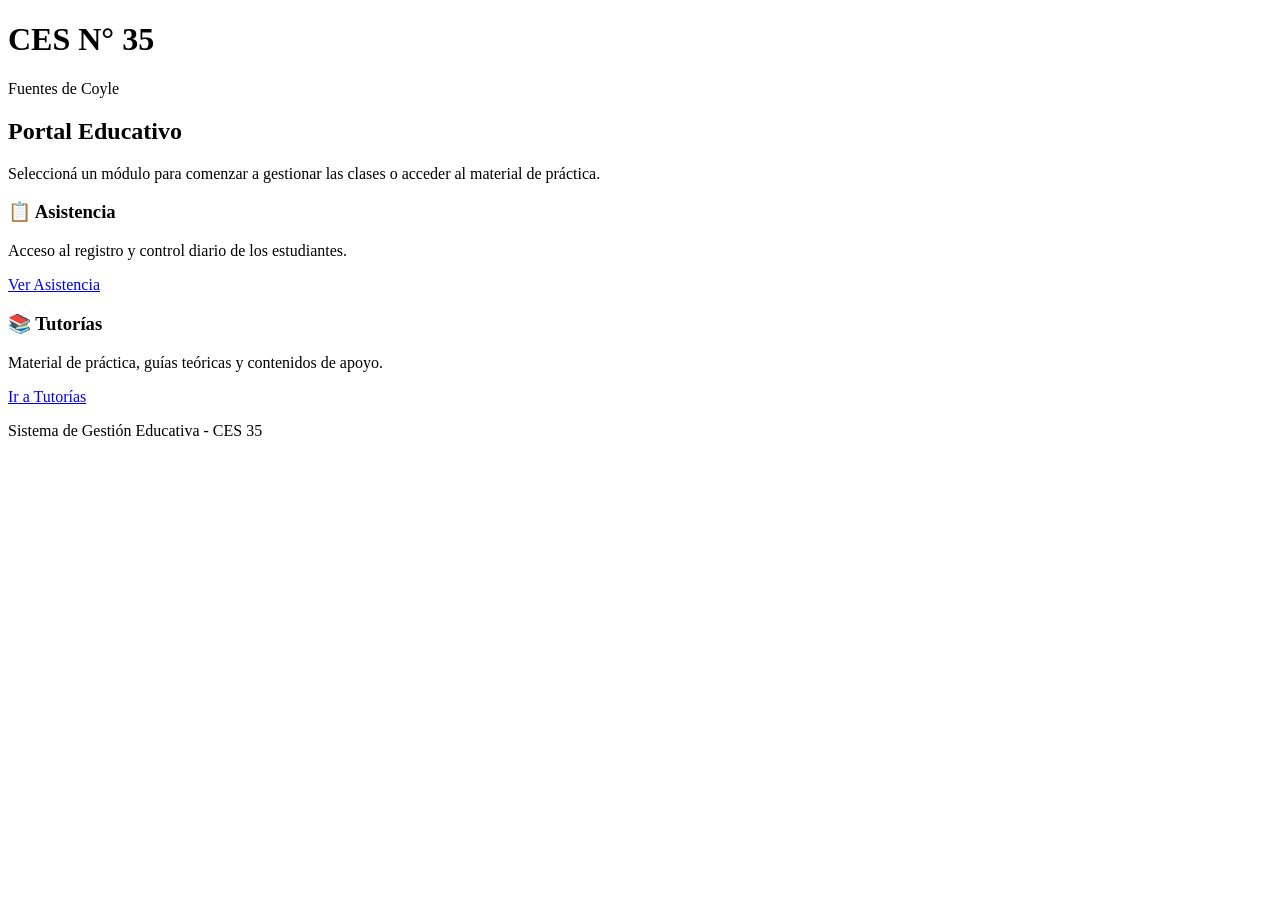
==== commit bfe86ac6: "Update index.html" ====
--- a/index.html
+++ b/index.html
@@ -3,167 +3,46 @@
 <head>
     <meta charset="UTF-8">
     <meta name="viewport" content="width=device-width, initial-scale=1.0">
-    <title>Una pregunta importante...</title>
-    <style>
-        body { 
-            font-family: 'Segoe UI', Tahoma, Geneva, Verdana, sans-serif; 
-            display: flex; 
-            justify-content: center; 
-            align-items: center; 
-            height: 100vh; 
-            background-color: #ffe6e6; 
-            margin: 0; 
-            overflow: hidden; 
-        }
-        .card { 
-            background: white; 
-            padding: 2.5rem; 
-            border-radius: 15px; 
-            box-shadow: 0 10px 25px rgba(0,0,0,0.1); 
-            text-align: center; 
-            max-width: 400px; 
-            width: 90%; 
-            z-index: 10; 
-        }
-        h1 { color: #ff4d4d; margin-bottom: 10px; }
-        p { color: #555; margin-bottom: 25px; }
-        .btn-container {
-            display: flex;
-            justify-content: center;
-            gap: 15px;
-        }
-        .btn { 
-            padding: 12px 25px; 
-            font-size: 16px; 
-            font-weight: bold;
-            border: none; 
-            border-radius: 8px; 
-            cursor: pointer; 
-            transition: 0.2s; 
-        }
-        .btn-yes { 
-            background-color: #ff4d4d; 
-            color: white; 
-            box-shadow: 0 4px 10px rgba(255, 77, 77, 0.3);
-        }
-        .btn-yes:hover { 
-            background-color: #ff3333; 
-            transform: scale(1.05); 
-        }
-        .btn-no { 
-            background-color: #e0e0e0; 
-            color: #333; 
-            position: relative; 
-        }
-        #step2 { display: none; }
-        .form-group { 
-            margin-bottom: 15px; 
-            text-align: left; 
-        }
-        label { 
-            display: block; 
-            margin-bottom: 5px; 
-            color: #555; 
-            font-weight: 600; 
-            font-size: 14px;
-        }
-        input, select { 
-            width: 100%; 
-            padding: 10px; 
-            border: 1px solid #ddd; 
-            border-radius: 8px; 
-            box-sizing: border-box; 
-            font-family: inherit;
-        }
-        input:focus, select:focus {
-            outline: none;
-            border-color: #ff4d4d;
-        }
-    </style>
+    <title>CES 35 - Fuentes de Coyle</title>
+    <link rel="stylesheet" href="index.css">
 </head>
 <body>
+    <header class="header">
+        <div class="header-content">
+            <h1>CES N° 35</h1>
+            <p class="subtitle">Fuentes de Coyle</p>
+        </div>
+    </header>
 
-    <div class="card" id="step1">
-        <h1>¿Querés salir conmigo?</h1>
-        <p>Tengo una propuesta que no podés rechazar...</p>
-        <div class="btn-container">
-            <button class="btn btn-yes" onclick="showStep2()">¡Sí, obvio!</button>
-            <button class="btn btn-no" id="btnNo">Mmm, no</button>
-        </div>
-    </div>
+    <main class="container">
+        <section class="hero">
+            <h2>Portal Educativo</h2>
+            <p>Seleccioná un módulo para comenzar a gestionar las clases o acceder al material de práctica.</p>
+        </section>
 
-    <div class="card" id="step2">
-        <h1>¡Genial! Armemos el plan 🎉</h1>
-        <div class="form-group">
-            <label for="fecha">¿Qué día te queda bien?</label>
-            <input type="date" id="fecha" required>
-        </div>
-        <div class="form-group">
-            <label for="hora">¿A qué hora nos vemos?</label>
-            <input type="time" id="hora" required>
-        </div>
-        <div class="form-group">
-            <label for="plan">¿Qué hacemos por Río Gallegos?</label>
-            <select id="plan">
-                <option value="Pasear por la Ría y tomar unos mates">Pasear por la Ría y tomar unos mates</option>
-                <option value="Ir por unas buenas hamburguesas y papas">Ir por unas buenas hamburguesas y papas</option>
-                <option value="Jugar una partida de ajedrez en algún barcito">Jugar una partida de ajedrez en algún barcito</option>
-                <option value="Ir a tomar un café o un helado por el centro">Ir a tomar un café o un helado por el centro</option>
-            </select>
-        </div>
-        <button class="btn btn-yes" style="width: 100%; margin-top: 10px;" onclick="sendWhatsApp()">Confirmar cita ❤️</button>
-    </div>
+        <section class="modulos-grid">
+            <article class="card" onclick="redirigir('asistencia.html')">
+                <div class="card-content">
+                    <h3>📋 Asistencia</h3>
+                    <p>Acceso al registro y control diario de los estudiantes.</p>
+                    <a href="asistencia.html" class="btn" onclick="event.stopPropagation()">Ver Asistencia</a>
+                </div>
+            </article>
 
-    <script>
-        const btnNo = document.getElementById('btnNo');
+            <article class="card" onclick="redirigir('tutorias.html')">
+                <div class="card-content">
+                    <h3>📚 Tutorías</h3>
+                    <p>Material de práctica, guías teóricas y contenidos de apoyo.</p>
+                    <a href="tutorias.html" class="btn" onclick="event.stopPropagation()">Ir a Tutorías</a>
+                </div>
+            </article>
+        </section>
+    </main>
 
-        // La broma del programador: el botón "No" huye del cursor
-        btnNo.addEventListener('mouseover', () => {
-            // Calculamos el espacio disponible evitando que el botón se salga de la pantalla
-            const maxX = window.innerWidth - btnNo.offsetWidth - 20;
-            const maxY = window.innerHeight - btnNo.offsetHeight - 20;
-            
-            const randomX = Math.floor(Math.random() * maxX);
-            const randomY = Math.floor(Math.random() * maxY);
-            
-            btnNo.style.position = 'fixed';
-            btnNo.style.left = randomX + 'px';
-            btnNo.style.top = randomY + 'px';
-        });
+    <footer class="footer">
+        <p>Sistema de Gestión Educativa - CES 35</p>
+    </footer>
 
-        function showStep2() {
-            document.getElementById('step1').style.display = 'none';
-            document.getElementById('step2').style.display = 'block';
-        }
-
-        function sendWhatsApp() {
-            const fecha = document.getElementById('fecha').value;
-            const hora = document.getElementById('hora').value;
-            const plan = document.getElementById('plan').value;
-
-            if(!fecha || !hora) {
-                alert("¡Completá la fecha y la hora para que la cita sea oficial!");
-                return;
-            }
-
-            // Formatear la fecha para que se lea mejor
-            const fechaFormateada = new Date(fecha + 'T00:00:00').toLocaleDateString('es-AR', {
-                weekday: 'long', 
-                year: 'numeric', 
-                month: 'long', 
-                day: 'numeric'
-            });
-
-            // Armar el mensaje para WhatsApp (los %0A son saltos de línea)
-            const mensaje = `¡Hola! Acepto la cita. 🥰%0A%0A📅 Fecha: ${fechaFormateada}%0A⏰ Hora: ${hora} hs%0A📍 Plan: ${plan}%0A%0A¡Nos vemos!`;
-            
-            // Tu número con el código de país de Argentina (549)
-            const numero = "5493755594592"; 
-            const url = `https://wa.me/${numero}?text=${mensaje}`;
-            
-            // Redirigir a WhatsApp
-            window.open(url, '_blank');
-        }
-    </script>
+    <script src="index.js"></script>
 </body>
 </html>
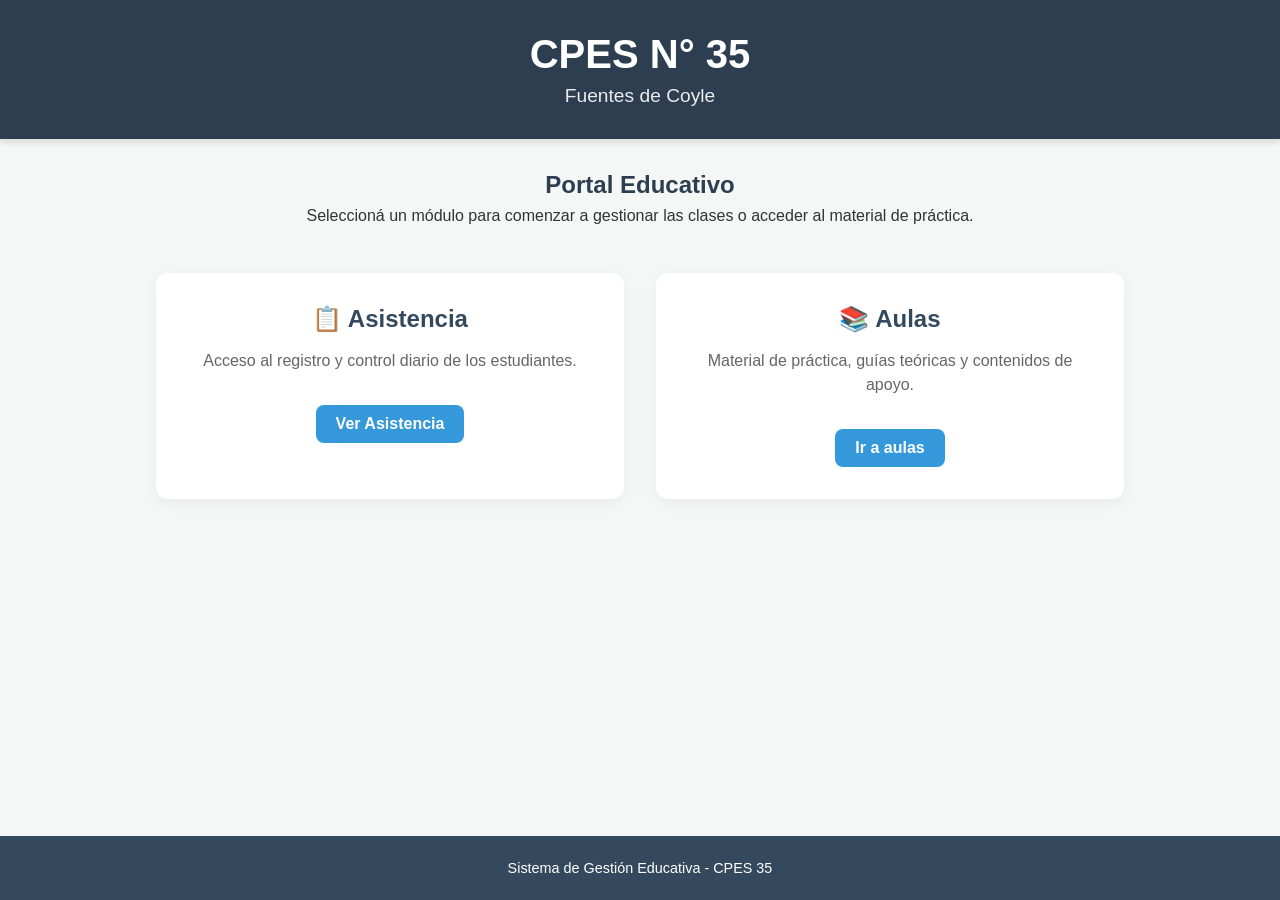
==== commit d0b65bf7: "Update index.html" ====
--- a/index.html
+++ b/index.html
@@ -3,13 +3,13 @@
 <head>
     <meta charset="UTF-8">
     <meta name="viewport" content="width=device-width, initial-scale=1.0">
-    <title>CES 35 - Fuentes de Coyle</title>
+    <title>CPES 35 - Fuentes de Coyle</title>
     <link rel="stylesheet" href="index.css">
 </head>
 <body>
     <header class="header">
         <div class="header-content">
-            <h1>CES N° 35</h1>
+            <h1>CPES N° 35</h1>
             <p class="subtitle">Fuentes de Coyle</p>
         </div>
     </header>
@@ -31,16 +31,16 @@
 
             <article class="card" onclick="redirigir('tutorias.html')">
                 <div class="card-content">
-                    <h3>📚 Tutorías</h3>
+                    <h3>📚 Aulas</h3>
                     <p>Material de práctica, guías teóricas y contenidos de apoyo.</p>
-                    <a href="tutorias.html" class="btn" onclick="event.stopPropagation()">Ir a Tutorías</a>
+                    <a href="aulas.html" class="btn" onclick="event.stopPropagation()">Ir a aulas</a>
                 </div>
             </article>
         </section>
     </main>
 
     <footer class="footer">
-        <p>Sistema de Gestión Educativa - CES 35</p>
+        <p>Sistema de Gestión Educativa - CPES 35</p>
     </footer>
 
     <script src="index.js"></script>
--- a/index.css
+++ b/index.css
@@ -0,0 +1,121 @@
+/* Variables de color y tipografía */
+:root {
+    --primary-color: #2c3e50;
+    --secondary-color: #34495e;
+    --accent-color: #3498db;
+    --background-color: #f4f7f6;
+    --text-color: #333333;
+    --card-bg: #ffffff;
+}
+
+* {
+    margin: 0;
+    padding: 0;
+    box-sizing: border-box;
+    font-family: 'Segoe UI', Roboto, Helvetica, Arial, sans-serif;
+}
+
+body {
+    background-color: var(--background-color);
+    color: var(--text-color);
+    display: flex;
+    flex-direction: column;
+    min-height: 100vh;
+}
+
+.header {
+    background-color: var(--primary-color);
+    color: white;
+    padding: 2rem 1rem;
+    text-align: center;
+    box-shadow: 0 4px 6px rgba(0,0,0,0.1);
+}
+
+.header h1 {
+    font-size: 2.5rem;
+    margin-bottom: 0.5rem;
+}
+
+.subtitle {
+    font-size: 1.2rem;
+    font-weight: 300;
+    opacity: 0.9;
+}
+
+.container {
+    flex: 1;
+    max-width: 1000px;
+    margin: 0 auto;
+    padding: 2rem 1rem;
+    width: 100%;
+}
+
+.hero {
+    text-align: center;
+    margin-bottom: 3rem;
+}
+
+.hero h2 {
+    color: var(--primary-color);
+    margin-bottom: 0.5rem;
+}
+
+.modulos-grid {
+    display: grid;
+    grid-template-columns: repeat(auto-fit, minmax(300px, 1fr));
+    gap: 2rem;
+}
+
+.card {
+    background-color: var(--card-bg);
+    border-radius: 12px;
+    padding: 2rem;
+    text-align: center;
+    box-shadow: 0 4px 15px rgba(0,0,0,0.05);
+    transition: transform 0.3s ease, box-shadow 0.3s ease;
+    cursor: pointer;
+    display: flex;
+    flex-direction: column;
+    justify-content: space-between;
+}
+
+.card:hover {
+    transform: translateY(-5px);
+    box-shadow: 0 8px 20px rgba(0,0,0,0.1);
+    border-bottom: 4px solid var(--accent-color);
+}
+
+.card h3 {
+    font-size: 1.5rem;
+    color: var(--secondary-color);
+    margin-bottom: 1rem;
+}
+
+.card p {
+    color: #666;
+    margin-bottom: 2rem;
+    line-height: 1.5;
+}
+
+.btn {
+    display: inline-block;
+    background-color: var(--accent-color);
+    color: white;
+    text-decoration: none;
+    padding: 10px 20px;
+    border-radius: 8px;
+    font-weight: bold;
+    transition: background-color 0.3s ease;
+}
+
+.btn:hover {
+    background-color: #2980b9;
+}
+
+.footer {
+    text-align: center;
+    padding: 1.5rem;
+    background-color: var(--secondary-color);
+    color: white;
+    font-size: 0.9rem;
+}
